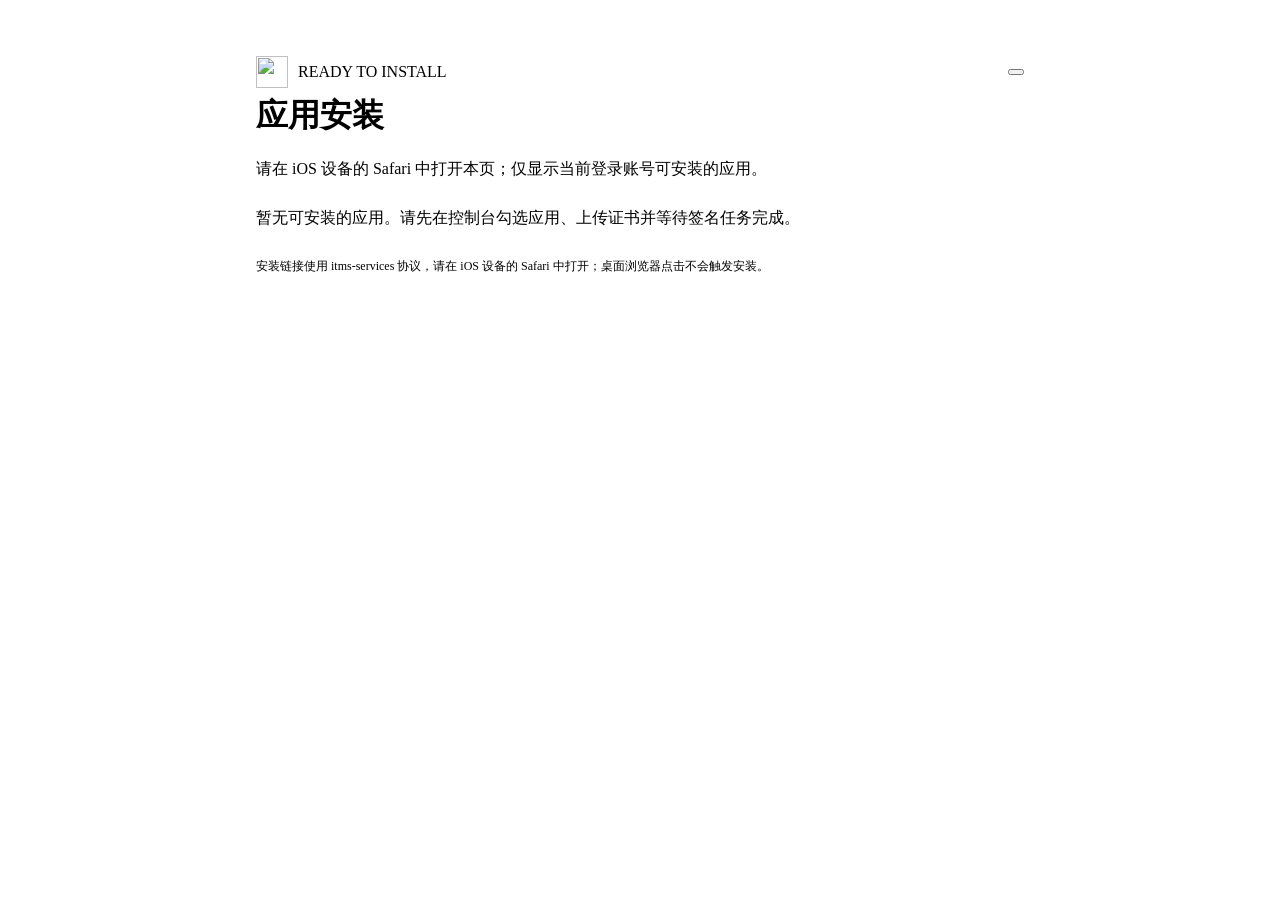
==== internal/web/static/install.html @ 80328f37 "feat: initial release of ios-auto-sign Self-hosted IPA auto-signing and OTA distribution platform (G" ====
<!doctype html>
<html lang="zh-CN">
<head>
<meta charset="utf-8">
<meta name="viewport" content="width=device-width, initial-scale=1, viewport-fit=cover">
<meta name="theme-color" content="#f5f5f7">
<title>应用安装</title>
<link rel="icon" type="image/svg+xml" href="/static/favicon.svg">
<link rel="stylesheet" href="/static/style.css">
<script src="/static/theme.js"></script>
<style>
  .wrap { position: relative; z-index: 1; max-width: 980px; margin: 0 auto; padding: 48px 20px 64px; }
  .page-head { margin-bottom: 28px; }
  .head-row { display: flex; align-items: center; justify-content: space-between; gap: 12px; }
  .head-brand { display: inline-flex; align-items: center; gap: 10px; }
  .head-brand .brand-mark { width: 32px; height: 32px; }
  .head-row .section-kicker { margin: 0; }
  .page-head h1 { font-size: 32px; margin-top: 6px; }
  .page-head .muted { display: block; margin-top: 8px; }
  .app-icon { width: 72px; height: 72px; flex: 0 0 auto; border: 1px solid var(--border); border-radius: 18px; background: var(--surface-muted); box-shadow: 0 12px 26px rgba(0, 0, 0, .1); object-fit: cover; }
  .app-title { font-size: 20px; font-weight: 650; letter-spacing: -.025em; }
  .app-line { color: var(--text-secondary); font-size: 13px; }
  .install-meta { margin: 18px 0; }
  .foot { margin-top: 28px; color: var(--text-tertiary); font-size: 12px; line-height: 1.6; }
  @media (min-width: 1024px) {
    .wrap { width: 60vw; min-width: 560px; max-width: none; }
  }
  @media (max-width: 700px) {
    .wrap { padding: 24px 16px 48px; }
    .page-head h1 { font-size: 25px; }
    .app-icon { width: 58px; height: 58px; border-radius: 15px; }
    .install-actions .button { flex: 1 1 auto; }
  }
</style>
</head>
<body>
<div class="ambient ambient-one" aria-hidden="true"></div>
<div class="ambient ambient-two" aria-hidden="true"></div>

<div class="wrap">
  <header class="page-head">
    <div class="head-row">
      <div class="head-brand">
        <span class="brand-mark" aria-hidden="true"><img src="/static/favicon.svg" alt="" width="32" height="32"></span>
        <p class="section-kicker">READY TO INSTALL</p>
      </div>
      <button class="theme-switch" type="button" role="switch" aria-checked="false" aria-label="切换深色模式" title="切换深色模式">
        <span class="theme-switch-track"><span class="theme-switch-thumb"></span></span>
      </button>
    </div>
    <h1>应用安装</h1>
    <span class="muted">请在 iOS 设备的 Safari 中打开本页；仅显示当前登录账号可安装的应用。</span>
  </header>
  <div id="grid" class="card-grid"></div>
  <div id="empty" class="empty-state" hidden>暂无可安装的应用。请先在控制台勾选应用、上传证书并等待签名任务完成。</div>
  <div id="login-required" class="empty-state" hidden>安装数据已按账号隔离，请先<a class="link" href="/">登录控制台</a>后再打开本页。</div>
  <p class="foot">安装链接使用 itms-services 协议，请在 iOS 设备的 Safari 中打开；桌面浏览器点击不会触发安装。</p>
</div>

<dialog class="qr-dialog" id="qrDialog" aria-labelledby="qrDialogTitle">
  <div class="dialog-glow" aria-hidden="true"></div>
  <button class="dialog-close" id="closeQrButton" type="button" aria-label="关闭二维码">×</button>
  <div class="qr-dialog-content">
    <p class="section-kicker">SCAN TO INSTALL</p>
    <h2 id="qrDialogTitle">扫码安装</h2>
    <div class="qr-frame"><img id="qrImage" alt="安装二维码" width="280" height="280"></div>
    <h3 id="qrAppName"></h3>
    <p class="qr-version" id="qrAppVersion"></p>
    <p class="qr-hint">使用 iPhone 相机扫描二维码，在打开的提示中确认安装。</p>
    <button class="button button-secondary" id="qrCopyLink" type="button">复制安装链接</button>
  </div>
</dialog>

<script src="/static/qrcode.js"></script>
<script>
(function () {
  var $ = function (s) { return document.querySelector(s); };
  var grid = $('#grid');
  function esc(s) { return String(s == null ? '' : s).replace(/[&<>"']/g, function (c) {
    return ({'&':'&amp;','<':'&lt;','>':'&gt;','"':'&quot;',"'":'&#39;'})[c];
  }); }
  function fmtTime(t) { try { return new Date(t).toLocaleString('zh-CN'); } catch (e) { return t || ''; } }
  function fmtSize(n) { return n ? (n / 1048576).toFixed(1) + ' MB' : '-'; }

  function makeQr(text) {
    if (typeof window.qrcode !== 'function') throw new Error('二维码组件未加载');
    var lib = window.qrcode;
    if (lib.stringToBytesFuncs && lib.stringToBytesFuncs['UTF-8']) {
      lib.stringToBytes = lib.stringToBytesFuncs['UTF-8'];
    }
    var qr = lib(0, 'M');
    qr.addData(text, 'Byte');
    qr.make();
    var n = qr.getModuleCount(), scale = 6, margin = 4;
    var size = (n + margin * 2) * scale;
    var canvas = document.createElement('canvas');
    canvas.width = canvas.height = size;
    var ctx = canvas.getContext('2d');
    ctx.fillStyle = '#ffffff';
    ctx.fillRect(0, 0, size, size);
    ctx.fillStyle = '#1d1d1f';
    for (var r = 0; r < n; r++) for (var c = 0; c < n; c++) {
      if (qr.isDark(r, c)) ctx.fillRect((c + margin) * scale, (r + margin) * scale, scale, scale);
    }
    return canvas.toDataURL('image/png');
  }

  function closeQr() {
    var dlg = $('#qrDialog');
    if (typeof dlg.close === 'function' && dlg.open) dlg.close();
    else dlg.removeAttribute('open');
  }
  $('#closeQrButton').onclick = closeQr;
  $('#qrDialog').addEventListener('click', function (e) { if (e.target === $('#qrDialog')) closeQr(); });

  function openQr(app) {
    try { $('#qrImage').src = makeQr(app.install_url || ''); }
    catch (e) { alert(e.message); return; }
    $('#qrImage').alt = (app.name || '应用') + ' 的安装二维码';
    $('#qrAppName').textContent = app.name || '';
    $('#qrAppVersion').textContent = '版本 ' + (app.version || '-');
    $('#qrCopyLink').onclick = function () {
      var ta = document.createElement('textarea');
      ta.value = app.install_url || '';
      document.body.appendChild(ta);
      ta.select();
      try { document.execCommand('copy'); } catch (e) { /* ignore */ }
      document.body.removeChild(ta);
      $('#qrCopyLink').textContent = '已复制链接';
      setTimeout(function () { $('#qrCopyLink').textContent = '复制安装链接'; }, 1800);
    };
    var dlg = $('#qrDialog');
    if (typeof dlg.showModal === 'function') { if (!dlg.open) dlg.showModal(); }
    else dlg.setAttribute('open', '');
  }

  fetch('/api/install/apps').then(function (r) {
    if (r.status === 401) { $('#login-required').hidden = false; return null; }
    return r.json();
  }).then(function (list) {
    if (!list) return;
    if (!Array.isArray(list) || !list.length) { $('#empty').hidden = false; return; }
    list.sort(function (a, b) { return new Date(b.updated_at) - new Date(a.updated_at); });
    grid.innerHTML = list.map(function (a) {
      var icon = a.icon_url ? '<img class="app-icon" src="' + esc(a.icon_url) + '" alt="">'
                           : '<img class="app-icon" src="[data-uri]" alt="">';
      return '<div class="card">' +
        '<div class="card-head">' + icon + '<div><div class="app-title">' + esc(a.name) + '</div>' +
          '<div class="app-line mono">' + esc(a.bundle_id) + '</div></div></div>' +
        '<div class="install-meta">' +
          '<div>版本 <b>' + esc(a.version) + '</b></div>' +
          '<div>更新时间 <b>' + esc(fmtTime(a.updated_at)) + '</b></div>' +
          '<div>大小 <b>' + esc(fmtSize(a.size)) + '</b></div>' +
        '</div>' +
        '<div class="inline install-actions">' +
          '<a class="button button-primary" href="' + esc(a.install_url) + '">安装</a>' +
          '<button class="button button-qr" type="button" data-qr="' + esc(a.id) + '">' +
            '<span class="qr-mini" aria-hidden="true"></span>二维码</button>' +
        '</div></div>';
    }).join('');
    Array.prototype.forEach.call(grid.querySelectorAll('button[data-qr]'), function (b) {
      b.onclick = function () {
        var item = list.find(function (x) { return x.id === b.dataset.qr; });
        if (item) openQr(item);
      };
    });
  }).catch(function () { $('#empty').hidden = false; });
})();
</script>
</body>
</html>
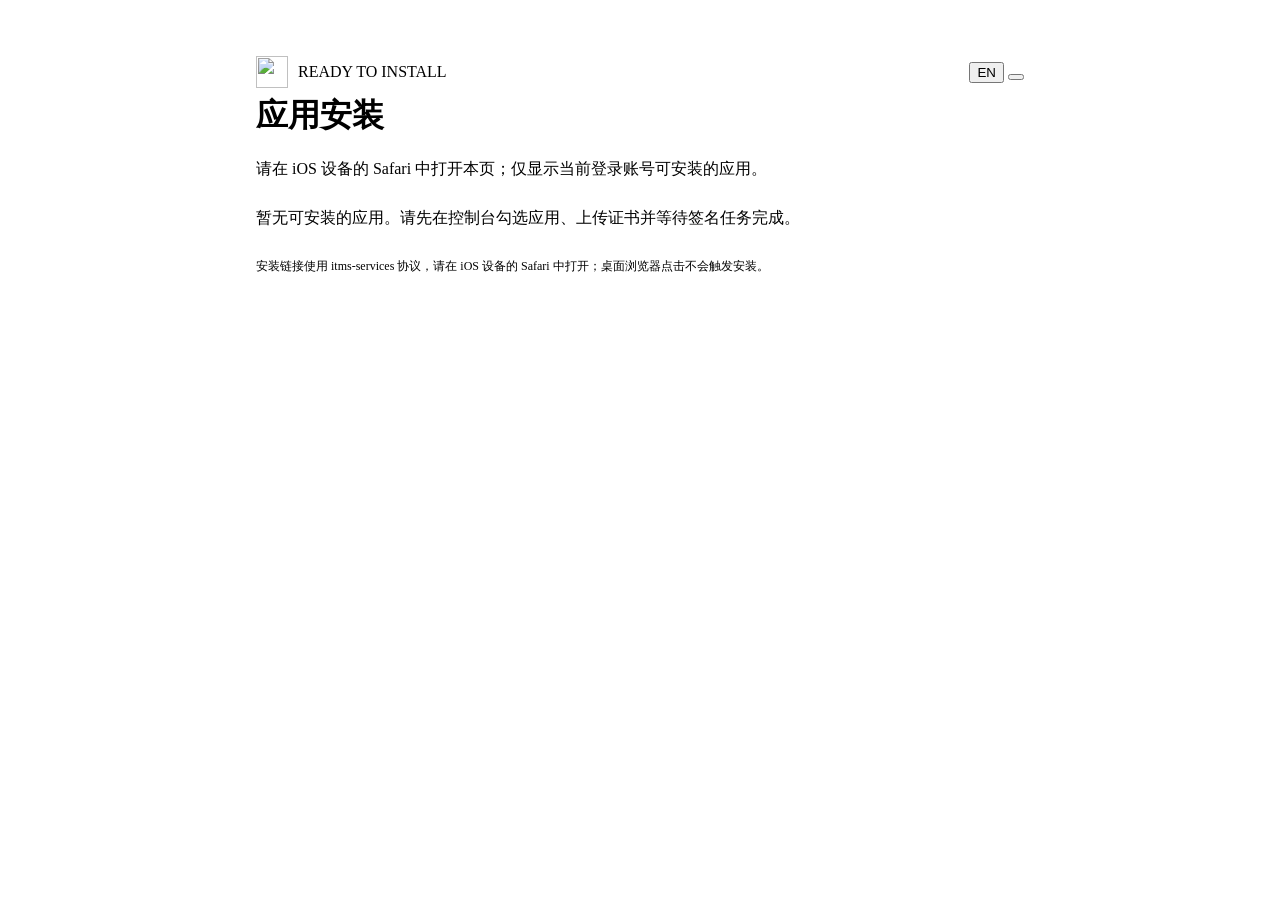
==== commit 57da948e: "update" ====
--- a/internal/web/static/install.html
+++ b/internal/web/static/install.html
@@ -8,6 +8,7 @@
 <link rel="icon" type="image/svg+xml" href="/static/favicon.svg">
 <link rel="stylesheet" href="/static/style.css">
 <script src="/static/theme.js"></script>
+<script src="/static/i18n.js"></script>
 <style>
   .wrap { position: relative; z-index: 1; max-width: 980px; margin: 0 auto; padding: 48px 20px 64px; }
   .page-head { margin-bottom: 28px; }
@@ -44,9 +45,12 @@
         <span class="brand-mark" aria-hidden="true"><img src="/static/favicon.svg" alt="" width="32" height="32"></span>
         <p class="section-kicker">READY TO INSTALL</p>
       </div>
-      <button class="theme-switch" type="button" role="switch" aria-checked="false" aria-label="切换深色模式" title="切换深色模式">
-        <span class="theme-switch-track"><span class="theme-switch-thumb"></span></span>
-      </button>
+      <div class="head-actions">
+        <button class="lang-switch" type="button" data-i18n-skip aria-label="Switch to English">EN</button>
+        <button class="theme-switch" type="button" role="switch" aria-checked="false" aria-label="切换深色模式" title="切换深色模式">
+          <span class="theme-switch-track"><span class="theme-switch-thumb"></span></span>
+        </button>
+      </div>
     </div>
     <h1>应用安装</h1>
     <span class="muted">请在 iOS 设备的 Safari 中打开本页；仅显示当前登录账号可安装的应用。</span>
@@ -79,11 +83,17 @@
   function esc(s) { return String(s == null ? '' : s).replace(/[&<>"']/g, function (c) {
     return ({'&':'&amp;','<':'&lt;','>':'&gt;','"':'&quot;',"'":'&#39;'})[c];
   }); }
-  function fmtTime(t) { try { return new Date(t).toLocaleString('zh-CN'); } catch (e) { return t || ''; } }
+  function tr(s) { return window.IASI18N ? window.IASI18N.t(s) : s; }
+  function fmtTime(t) {
+    try {
+      var locale = window.IASI18N && window.IASI18N.lang === 'en' ? 'en-US' : 'zh-CN';
+      return new Date(t).toLocaleString(locale);
+    } catch (e) { return t || ''; }
+  }
   function fmtSize(n) { return n ? (n / 1048576).toFixed(1) + ' MB' : '-'; }
 
   function makeQr(text) {
-    if (typeof window.qrcode !== 'function') throw new Error('二维码组件未加载');
+    if (typeof window.qrcode !== 'function') throw new Error(tr('二维码组件未加载'));
     var lib = window.qrcode;
     if (lib.stringToBytesFuncs && lib.stringToBytesFuncs['UTF-8']) {
       lib.stringToBytes = lib.stringToBytesFuncs['UTF-8'];
@@ -115,7 +125,7 @@
 
   function openQr(app) {
     try { $('#qrImage').src = makeQr(app.install_url || ''); }
-    catch (e) { alert(e.message); return; }
+    catch (e) { alert(tr(e.message)); return; }
     $('#qrImage').alt = (app.name || '应用') + ' 的安装二维码';
     $('#qrAppName').textContent = app.name || '';
     $('#qrAppVersion').textContent = '版本 ' + (app.version || '-');
@@ -145,7 +155,7 @@
       var icon = a.icon_url ? '<img class="app-icon" src="' + esc(a.icon_url) + '" alt="">'
                            : '<img class="app-icon" src="[data-uri]" alt="">';
       return '<div class="card">' +
-        '<div class="card-head">' + icon + '<div><div class="app-title">' + esc(a.name) + '</div>' +
+        '<div class="card-head">' + icon + '<div><div class="app-title" data-i18n-skip>' + esc(a.name) + '</div>' +
           '<div class="app-line mono">' + esc(a.bundle_id) + '</div></div></div>' +
         '<div class="install-meta">' +
           '<div>版本 <b>' + esc(a.version) + '</b></div>' +
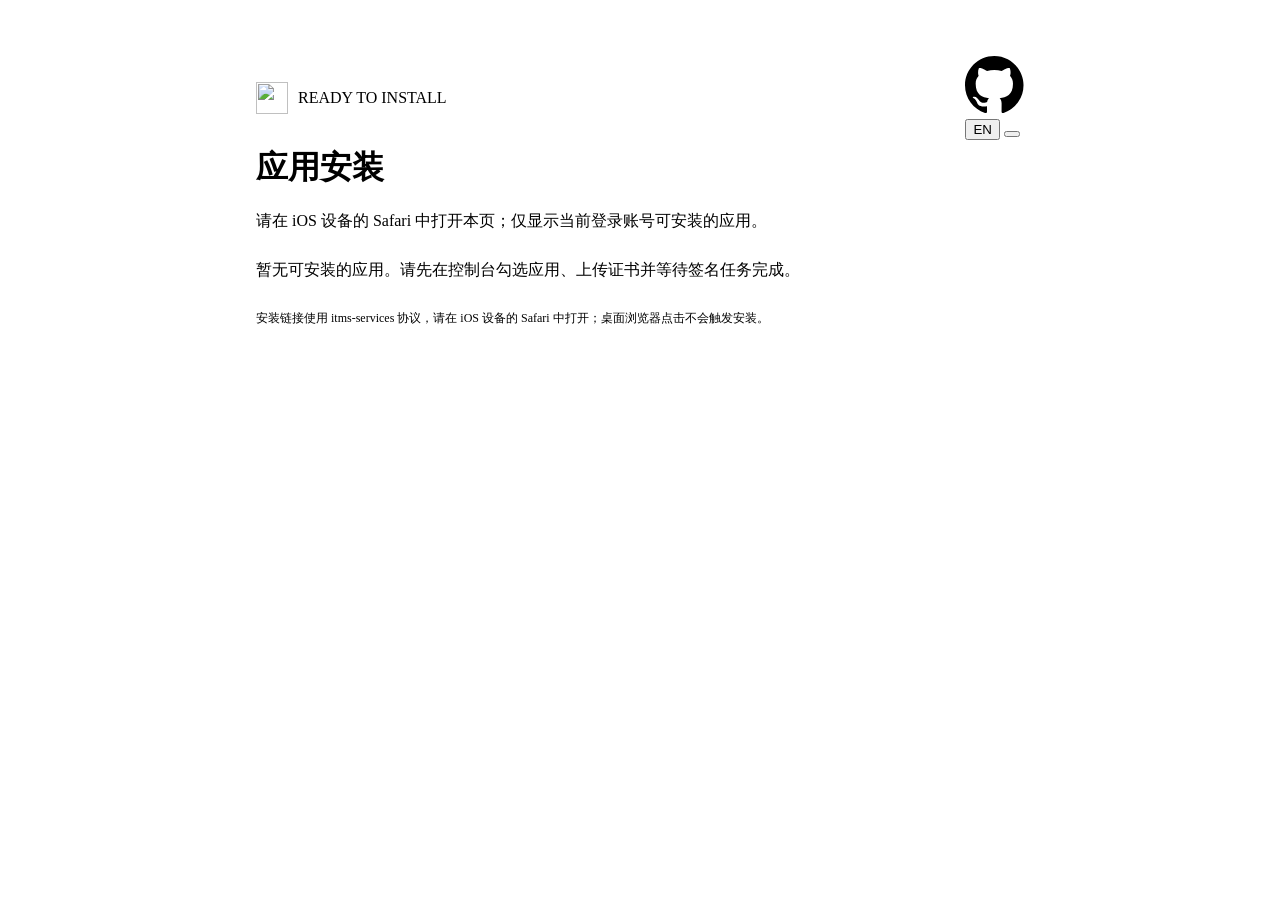
==== commit 324b495a: "feat(ui): 顶栏右上角新增 GitHub 仓库入口 - 主控制台与安装页右上角加入内联 GitHub mark SVG 链接，指向 3zang/ios-auto-sign，新窗口打开并带 no" ====
--- a/internal/web/static/install.html
+++ b/internal/web/static/install.html
@@ -6,6 +6,12 @@
 <meta name="theme-color" content="#f5f5f7">
 <title>应用安装</title>
 <link rel="icon" type="image/svg+xml" href="/static/favicon.svg">
+<meta name="apple-mobile-web-app-capable" content="yes">
+<meta name="mobile-web-app-capable" content="yes">
+<meta name="apple-mobile-web-app-title" content="AutoSign">
+<meta name="apple-mobile-web-app-status-bar-style" content="default">
+<link rel="apple-touch-icon" href="/static/appicon.png">
+<link rel="manifest" href="/static/manifest.webmanifest">
 <link rel="stylesheet" href="/static/style.css">
 <script src="/static/theme.js"></script>
 <script src="/static/i18n.js"></script>
@@ -46,6 +52,9 @@
         <p class="section-kicker">READY TO INSTALL</p>
       </div>
       <div class="head-actions">
+        <a class="github-link" href="https://github.com/3zang/ios-auto-sign" target="_blank" rel="noopener noreferrer" aria-label="GitHub 仓库" title="GitHub 仓库">
+          <svg viewBox="0 0 16 16" aria-hidden="true" focusable="false"><path d="M8 0C3.58 0 0 3.58 0 8c0 3.54 2.29 6.53 5.47 7.59.4.07.55-.17.55-.38 0-.19-.01-.82-.01-1.49-2.01.37-2.53-.49-2.69-.94-.09-.23-.48-.94-.82-1.13-.28-.15-.68-.52-.01-.53.63-.01 1.08.58 1.23.82.72 1.21 1.87.87 2.33.66.07-.52.28-.87.51-1.07-1.78-.2-3.64-.89-3.64-3.95 0-.87.31-1.59.82-2.15-.08-.2-.36-1.02.08-2.12 0 0 .67-.21 2.2.82.64-.18 1.32-.27 2-.27.68 0 1.36.09 2 .27 1.53-1.04 2.2-.82 2.2-.82.44 1.1.16 1.92.08 2.12.51.56.82 1.27.82 2.15 0 3.07-1.87 3.75-3.65 3.95.29.25.54.73.54 1.48 0 1.07-.01 1.93-.01 2.2 0 .21.15.46.55.38A8.012 8.012 0 0 0 16 8c0-4.42-3.58-8-8-8z"/></svg>
+        </a>
         <button class="lang-switch" type="button" data-i18n-skip aria-label="Switch to English">EN</button>
         <button class="theme-switch" type="button" role="switch" aria-checked="false" aria-label="切换深色模式" title="切换深色模式">
           <span class="theme-switch-track"><span class="theme-switch-thumb"></span></span>
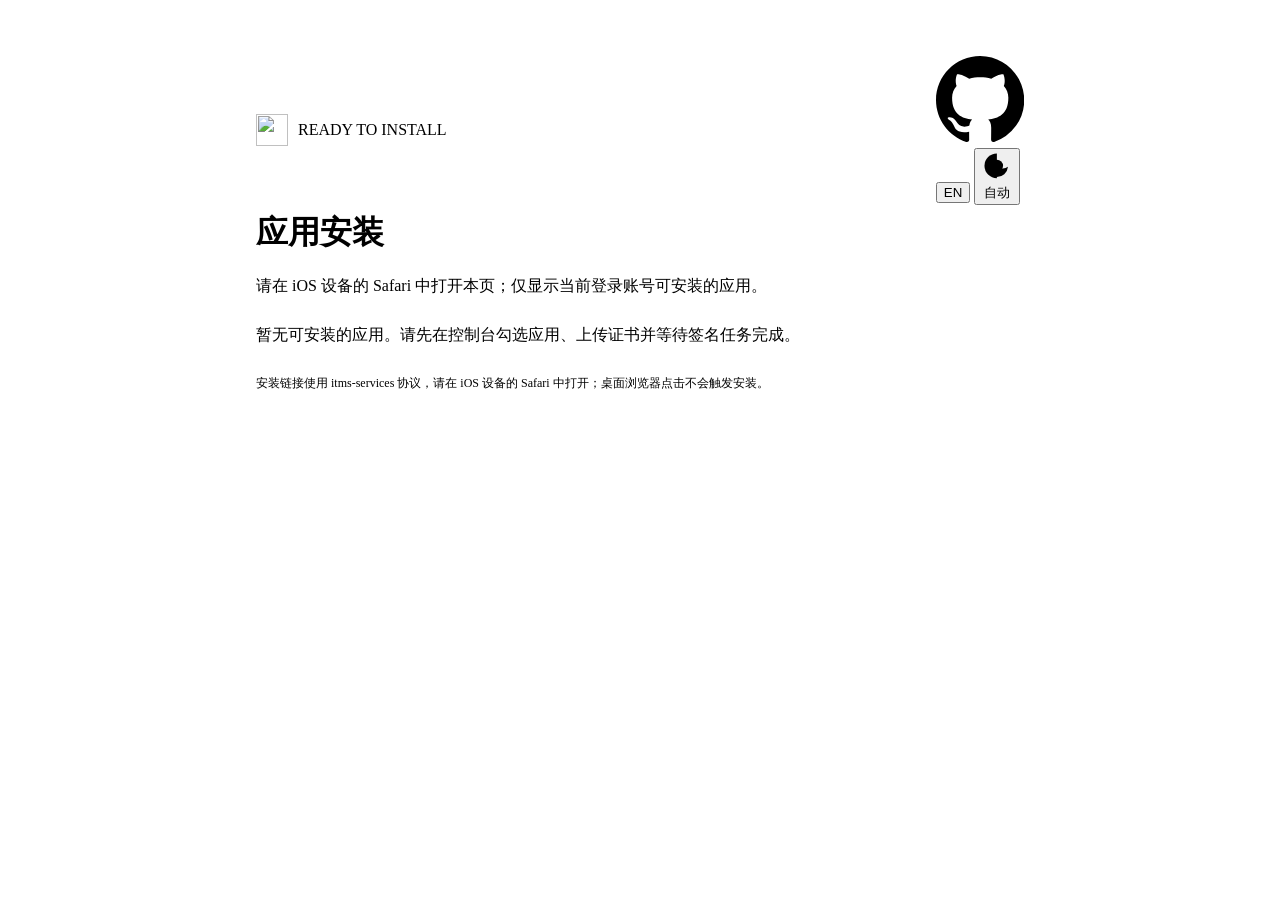
==== commit a5740b8f: "Redesign theme toggle to 3-state (light/dark/auto) and float the top bar - Replace the two-state iOS" ====
--- a/internal/web/static/install.html
+++ b/internal/web/static/install.html
@@ -56,8 +56,13 @@
           <svg viewBox="0 0 16 16" aria-hidden="true" focusable="false"><path d="M8 0C3.58 0 0 3.58 0 8c0 3.54 2.29 6.53 5.47 7.59.4.07.55-.17.55-.38 0-.19-.01-.82-.01-1.49-2.01.37-2.53-.49-2.69-.94-.09-.23-.48-.94-.82-1.13-.28-.15-.68-.52-.01-.53.63-.01 1.08.58 1.23.82.72 1.21 1.87.87 2.33.66.07-.52.28-.87.51-1.07-1.78-.2-3.64-.89-3.64-3.95 0-.87.31-1.59.82-2.15-.08-.2-.36-1.02.08-2.12 0 0 .67-.21 2.2.82.64-.18 1.32-.27 2-.27.68 0 1.36.09 2 .27 1.53-1.04 2.2-.82 2.2-.82.44 1.1.16 1.92.08 2.12.51.56.82 1.27.82 2.15 0 3.07-1.87 3.75-3.65 3.95.29.25.54.73.54 1.48 0 1.07-.01 1.93-.01 2.2 0 .21.15.46.55.38A8.012 8.012 0 0 0 16 8c0-4.42-3.58-8-8-8z"/></svg>
         </a>
         <button class="lang-switch" type="button" data-i18n-skip aria-label="Switch to English">EN</button>
-        <button class="theme-switch" type="button" role="switch" aria-checked="false" aria-label="切换深色模式" title="切换深色模式">
-          <span class="theme-switch-track"><span class="theme-switch-thumb"></span></span>
+        <button class="theme-toggle" type="button" data-i18n-skip aria-label="主题：自动（跟随系统），点击切换" title="主题：自动（跟随系统）（点击切换到白天）">
+          <svg class="theme-toggle-icon" viewBox="0 0 24 24" aria-hidden="true" focusable="false">
+            <g class="ico-light"><circle cx="12" cy="12" r="5"/><g stroke-width="2" stroke-linecap="round"><line x1="12" y1="1" x2="12" y2="4"/><line x1="12" y1="20" x2="12" y2="23"/><line x1="1" y1="12" x2="4" y2="12"/><line x1="20" y1="12" x2="23" y2="12"/><line x1="4.2" y1="4.2" x2="6.3" y2="6.3"/><line x1="17.7" y1="17.7" x2="19.8" y2="19.8"/><line x1="4.2" y1="19.8" x2="6.3" y2="17.7"/><line x1="17.7" y1="6.3" x2="19.8" y2="4.2"/></g></g>
+            <path class="ico-dark" d="M21 12.8A9 9 0 1 1 11.2 3a7 7 0 0 0 9.8 9.8z"/>
+            <path class="ico-auto" d="M12 2a10 10 0 1 0 0 20V2z"/>
+          </svg>
+          <span class="theme-toggle-label">自动</span>
         </button>
       </div>
     </div>
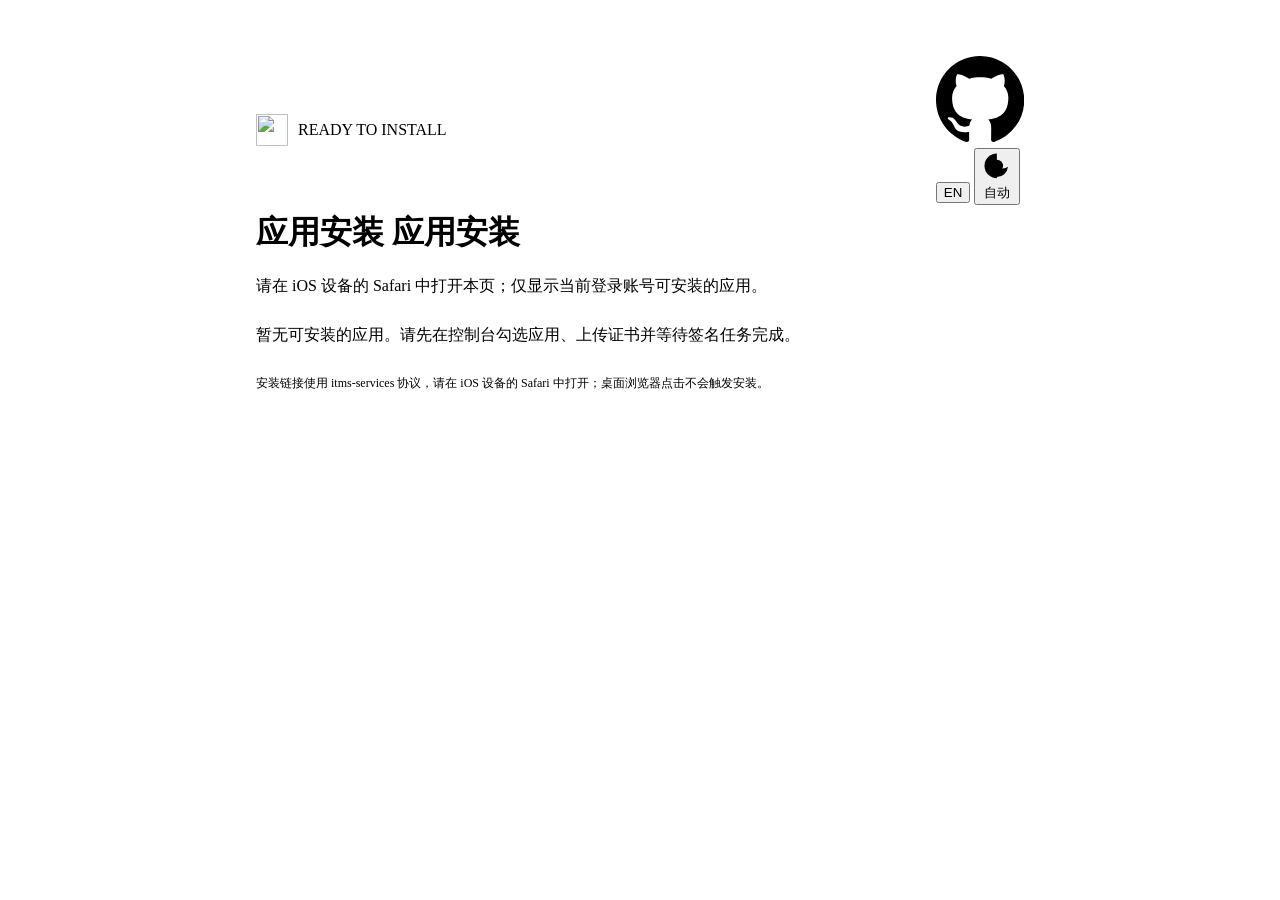
==== commit d6935894: "release: v1.0.14" ====
--- a/internal/web/static/install.html
+++ b/internal/web/static/install.html
@@ -8,10 +8,10 @@
 <link rel="icon" type="image/svg+xml" href="/static/favicon.svg">
 <meta name="apple-mobile-web-app-capable" content="yes">
 <meta name="mobile-web-app-capable" content="yes">
-<meta name="apple-mobile-web-app-title" content="AutoSign">
+<meta name="apple-mobile-web-app-title" content="应用安装">
 <meta name="apple-mobile-web-app-status-bar-style" content="default">
 <link rel="apple-touch-icon" href="/static/appicon.png">
-<link rel="manifest" href="/static/manifest.webmanifest">
+<link rel="manifest" href="/install/manifest.webmanifest">
 <link rel="stylesheet" href="/static/style.css">
 <script src="/static/theme.js"></script>
 <script src="/static/i18n.js"></script>
@@ -157,6 +157,17 @@
     if (typeof dlg.showModal === 'function') { if (!dlg.open) dlg.showModal(); }
     else dlg.setAttribute('open', '');
   }
+
+  // Reflect this instance's name on the home-screen label and document title,
+  // so "Add to Home Screen" does not fall back to the generic product name.
+  fetch('/api/config/public').then(function (r) { return r.ok ? r.json() : null; }).then(function (cfg) {
+    var name = cfg && cfg.site_title ? cfg.site_title : '应用安装';
+    document.title = name + ' 应用安装';
+    var mt = document.querySelector('meta[name="apple-mobile-web-app-title"]');
+    if (mt) mt.setAttribute('content', name.length > 12 ? name.slice(0, 12) : name);
+    var h1 = document.querySelector('.page-head h1');
+    if (h1) h1.textContent = name + ' 应用安装';
+  }).catch(function () { /* keep defaults */ });
 
   fetch('/api/install/apps').then(function (r) {
     if (r.status === 401) { $('#login-required').hidden = false; return null; }
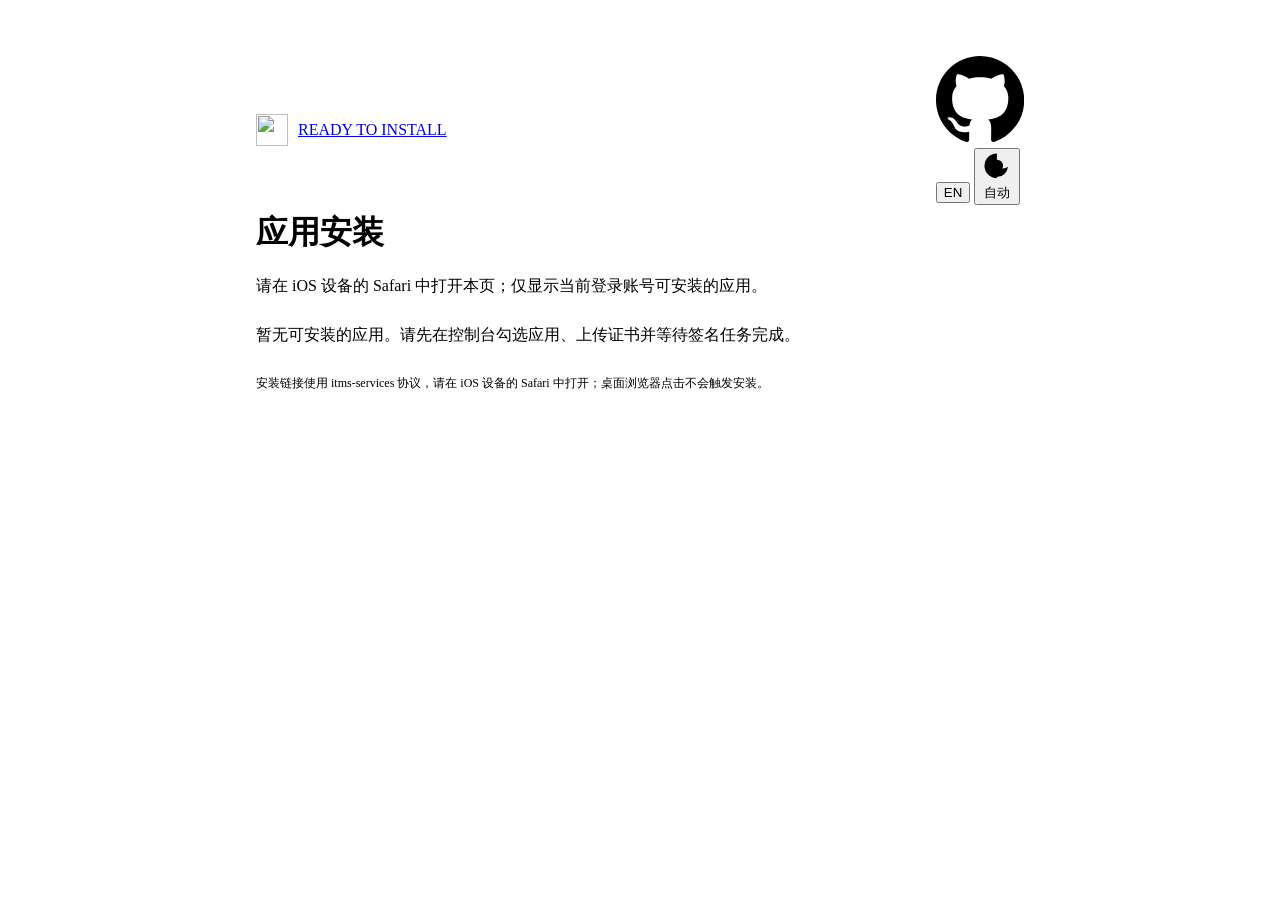
==== commit acbe0ffe: "v1.0.16: 概览安装地址可点击、logo 回主页、安装页纯标题、sticky 头部不穿透、详情只显示最新一条并覆盖安装 tab" ====
--- a/internal/web/static/install.html
+++ b/internal/web/static/install.html
@@ -26,7 +26,32 @@
   .page-head .muted { display: block; margin-top: 8px; }
   .app-icon { width: 72px; height: 72px; flex: 0 0 auto; border: 1px solid var(--border); border-radius: 18px; background: var(--surface-muted); box-shadow: 0 12px 26px rgba(0, 0, 0, .1); object-fit: cover; }
   .app-title { font-size: 20px; font-weight: 650; letter-spacing: -.025em; }
+  .app-title-row { display: flex; align-items: center; gap: 10px; flex-wrap: wrap; }
+  .detail-btn {
+    padding: 2px 10px; height: 24px; flex: 0 0 auto;
+    border: 1px solid var(--border-strong); border-radius: 999px;
+    background: var(--surface-solid); color: var(--text-secondary);
+    font-size: 12px; line-height: 1; cursor: pointer;
+  }
+  .detail-btn:hover { border-color: var(--blue); color: var(--blue); }
   .app-line { color: var(--text-secondary); font-size: 13px; }
+  .changelog { max-height: 55vh; overflow-y: auto; margin: 18px 0 4px; }
+  .change-item {
+    position: relative; padding: 0 0 20px 20px; margin-left: 6px;
+    border-left: 2px solid var(--border-strong);
+  }
+  .change-item:last-child { border-left-color: transparent; padding-bottom: 0; }
+  .change-item::before {
+    content: ''; position: absolute; left: -6px; top: 3px;
+    width: 10px; height: 10px; border-radius: 50%;
+    background: var(--surface-solid); border: 2px solid var(--text-tertiary);
+  }
+  .change-item.current::before { border-color: var(--blue); background: var(--blue); }
+  .change-head { display: flex; align-items: center; gap: 10px; flex-wrap: wrap; }
+  .change-version { font-weight: 650; font-size: 15px; }
+  .change-date { color: var(--text-tertiary); font-size: 12px; }
+  .change-desc { color: var(--text-secondary); font-size: 13px; line-height: 1.6; margin-top: 6px; white-space: pre-wrap; }
+  .changelog-empty { color: var(--text-tertiary); font-size: 13px; padding: 12px 0; }
   .install-meta { margin: 18px 0; }
   .foot { margin-top: 28px; color: var(--text-tertiary); font-size: 12px; line-height: 1.6; }
   @media (min-width: 1024px) {
@@ -47,10 +72,10 @@
 <div class="wrap">
   <header class="page-head">
     <div class="head-row">
-      <div class="head-brand">
+      <a class="head-brand" href="/" title="返回控制台首页" aria-label="返回控制台首页">
         <span class="brand-mark" aria-hidden="true"><img src="/static/favicon.svg" alt="" width="32" height="32"></span>
         <p class="section-kicker">READY TO INSTALL</p>
-      </div>
+      </a>
       <div class="head-actions">
         <a class="github-link" href="https://github.com/3zang/ios-auto-sign" target="_blank" rel="noopener noreferrer" aria-label="GitHub 仓库" title="GitHub 仓库">
           <svg viewBox="0 0 16 16" aria-hidden="true" focusable="false"><path d="M8 0C3.58 0 0 3.58 0 8c0 3.54 2.29 6.53 5.47 7.59.4.07.55-.17.55-.38 0-.19-.01-.82-.01-1.49-2.01.37-2.53-.49-2.69-.94-.09-.23-.48-.94-.82-1.13-.28-.15-.68-.52-.01-.53.63-.01 1.08.58 1.23.82.72 1.21 1.87.87 2.33.66.07-.52.28-.87.51-1.07-1.78-.2-3.64-.89-3.64-3.95 0-.87.31-1.59.82-2.15-.08-.2-.36-1.02.08-2.12 0 0 .67-.21 2.2.82.64-.18 1.32-.27 2-.27.68 0 1.36.09 2 .27 1.53-1.04 2.2-.82 2.2-.82.44 1.1.16 1.92.08 2.12.51.56.82 1.27.82 2.15 0 3.07-1.87 3.75-3.65 3.95.29.25.54.73.54 1.48 0 1.07-.01 1.93-.01 2.2 0 .21.15.46.55.38A8.012 8.012 0 0 0 16 8c0-4.42-3.58-8-8-8z"/></svg>
@@ -75,6 +100,17 @@
   <p class="foot">安装链接使用 itms-services 协议，请在 iOS 设备的 Safari 中打开；桌面浏览器点击不会触发安装。</p>
 </div>
 
+<dialog class="qr-dialog" id="detailDialog" aria-labelledby="detailDialogTitle">
+  <div class="dialog-glow" aria-hidden="true"></div>
+  <button class="dialog-close" id="closeDetailButton" type="button" aria-label="关闭详情">×</button>
+  <div class="dialog-content">
+    <p class="section-kicker">CHANGELOG</p>
+    <h2 id="detailDialogTitle"></h2>
+    <p class="section-kicker" id="detailDialogBundle" data-i18n-skip></p>
+    <div class="changelog" id="detailChangelog"></div>
+  </div>
+</dialog>
+
 <dialog class="qr-dialog" id="qrDialog" aria-labelledby="qrDialogTitle">
   <div class="dialog-glow" aria-hidden="true"></div>
   <button class="dialog-close" id="closeQrButton" type="button" aria-label="关闭二维码">×</button>
@@ -137,6 +173,37 @@
   $('#closeQrButton').onclick = closeQr;
   $('#qrDialog').addEventListener('click', function (e) { if (e.target === $('#qrDialog')) closeQr(); });
 
+  function closeDetail() {
+    var dlg = $('#detailDialog');
+    if (typeof dlg.close === 'function' && dlg.open) dlg.close();
+    else dlg.removeAttribute('open');
+  }
+  $('#closeDetailButton').onclick = closeDetail;
+  $('#detailDialog').addEventListener('click', function (e) { if (e.target === $('#detailDialog')) closeDetail(); });
+
+  function openDetail(app) {
+    $('#detailDialogTitle').textContent = app.name || '';
+    $('#detailDialogBundle').textContent = app.bundle_id || '';
+    // changelog 已由后端按 DetectedAt 倒序，只展示最新一条更新记录。
+    var list = Array.isArray(app.changelog) ? app.changelog : [];
+    var latest = list.length ? [list[0]] : [];
+    if (!latest.length) {
+      $('#detailChangelog').innerHTML = '<div class="changelog-empty">' + tr('暂无更新记录') + '</div>';
+    } else {
+      $('#detailChangelog').innerHTML = latest.map(function (v) {
+        var tag = v.current ? ' <span class="tag ok">' + tr('当前版本') + '</span>' : '';
+        var date = v.date ? ' · ' + esc(v.date) : '';
+        var desc = v.description ? '<div class="change-desc">' + esc(v.description) + '</div>' : '';
+        return '<div class="change-item' + (v.current ? ' current' : '') + '">' +
+          '<div class="change-head"><span class="change-version">' + esc(v.version || '-') + '</span>' + tag +
+          '<span class="change-date">' + esc(date) + '</span></div>' + desc + '</div>';
+      }).join('');
+    }
+    var dlg = $('#detailDialog');
+    if (typeof dlg.showModal === 'function') { if (!dlg.open) dlg.showModal(); }
+    else dlg.setAttribute('open', '');
+  }
+
   function openQr(app) {
     try { $('#qrImage').src = makeQr(app.install_url || ''); }
     catch (e) { alert(tr(e.message)); return; }
@@ -158,17 +225,6 @@
     else dlg.setAttribute('open', '');
   }
 
-  // Reflect this instance's name on the home-screen label and document title,
-  // so "Add to Home Screen" does not fall back to the generic product name.
-  fetch('/api/config/public').then(function (r) { return r.ok ? r.json() : null; }).then(function (cfg) {
-    var name = cfg && cfg.site_title ? cfg.site_title : '应用安装';
-    document.title = name + ' 应用安装';
-    var mt = document.querySelector('meta[name="apple-mobile-web-app-title"]');
-    if (mt) mt.setAttribute('content', name.length > 12 ? name.slice(0, 12) : name);
-    var h1 = document.querySelector('.page-head h1');
-    if (h1) h1.textContent = name + ' 应用安装';
-  }).catch(function () { /* keep defaults */ });
-
   fetch('/api/install/apps').then(function (r) {
     if (r.status === 401) { $('#login-required').hidden = false; return null; }
     return r.json();
@@ -180,7 +236,9 @@
       var icon = a.icon_url ? '<img class="app-icon" src="' + esc(a.icon_url) + '" alt="">'
                            : '<img class="app-icon" src="[data-uri]" alt="">';
       return '<div class="card">' +
-        '<div class="card-head">' + icon + '<div><div class="app-title" data-i18n-skip>' + esc(a.name) + '</div>' +
+        '<div class="card-head">' + icon + '<div>' +
+          '<div class="app-title-row"><div class="app-title" data-i18n-skip>' + esc(a.name) + '</div>' +
+            '<button class="detail-btn" type="button" data-detail="' + esc(a.id) + '">' + tr('详情') + '</button></div>' +
           '<div class="app-line mono">' + esc(a.bundle_id) + '</div></div></div>' +
         '<div class="install-meta">' +
           '<div>版本 <b>' + esc(a.version) + '</b></div>' +
@@ -199,6 +257,12 @@
         if (item) openQr(item);
       };
     });
+    Array.prototype.forEach.call(grid.querySelectorAll('button[data-detail]'), function (b) {
+      b.onclick = function () {
+        var item = list.find(function (x) { return x.id === b.dataset.detail; });
+        if (item) openDetail(item);
+      };
+    });
   }).catch(function () { $('#empty').hidden = false; });
 })();
 </script>
